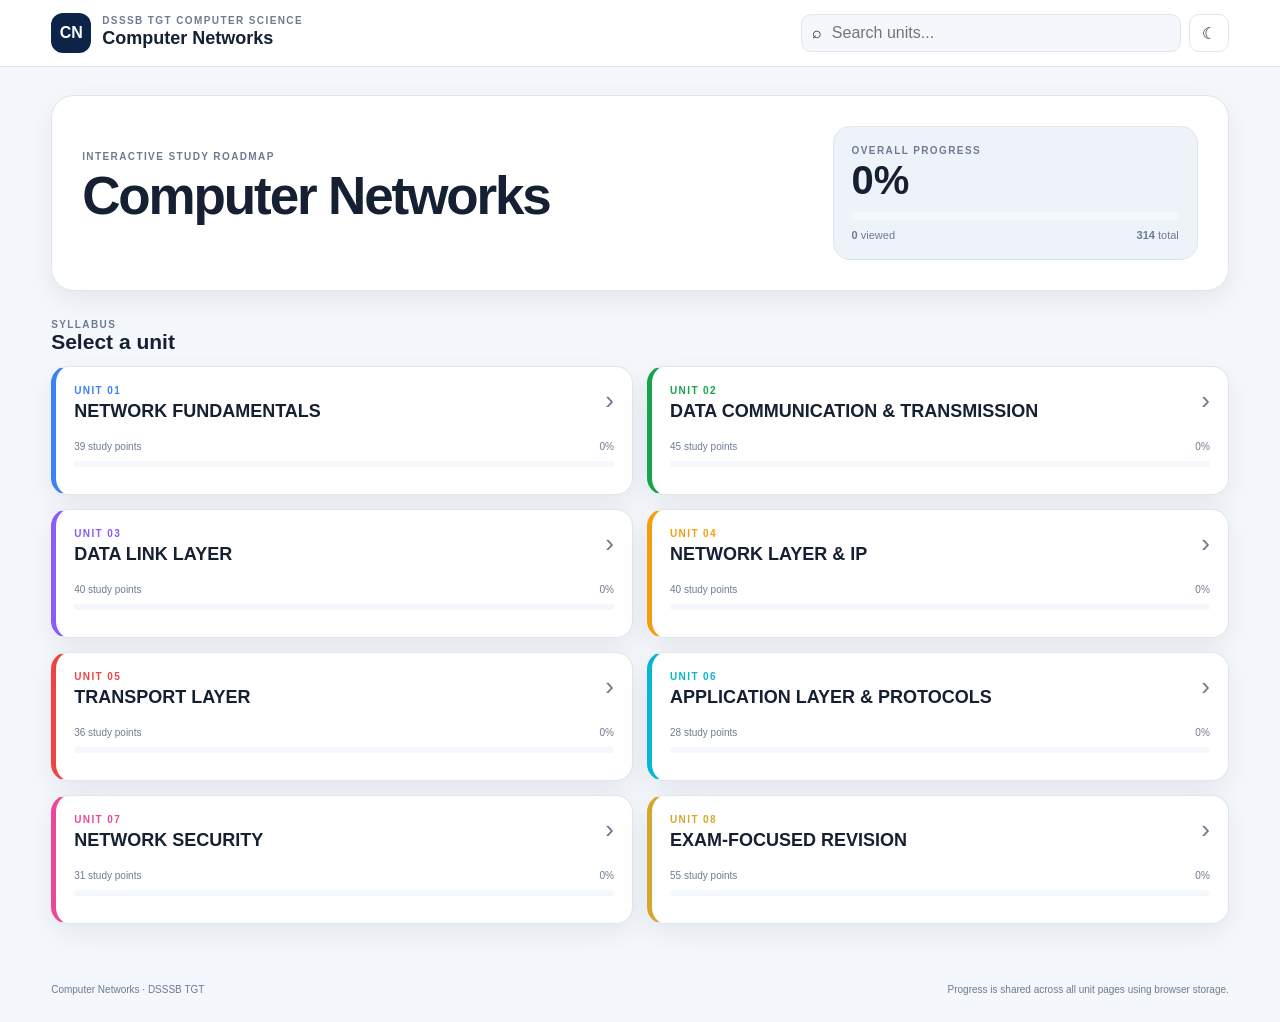
==== index.html @ 91158e70 "Add DSSSB TGT syllabus tracker website" ====
<!DOCTYPE html>
<html lang="en">

<head>
  <meta charset="UTF-8">
  <meta name="viewport" content="width=device-width,initial-scale=1.0">
  <title>Computer Networks — DSSSB TGT</title>
  <link rel="stylesheet" href="css/style.css">
</head>

<body>
  <header class="topbar">
    <div class="brand">
      <div class="mark">CN</div>
      <div>
        <div class="eyebrow">DSSSB TGT COMPUTER SCIENCE</div>
        <h1>Computer Networks</h1>
      </div>
    </div>
    <div class="top-actions"><label class="search">⌕ <input id="searchInput" placeholder="Search units..."></label><button class="icon-btn" id="themeToggle">☾</button></div>
  </header>
  <main class="page">
    <section class="hero hero-grid">
      <div>
        <div class="kicker">INTERACTIVE STUDY ROADMAP</div>
        <h2>Computer Networks</h2>
      </div>
      <div class="progress-box">
        <div class="eyebrow">OVERALL PROGRESS</div>
        <div class="progress-big" id="progressPercent">0%</div>
        <div class="bar"><span id="progressBar"></span></div>
        <div class="progress-meta"><span><b id="progressDone">0</b> viewed</span><span><b id="progressTotal">314</b> total</span></div>
      </div>
    </section>
    <div class="section-head">
      <div>
        <div class="kicker">SYLLABUS</div>
        <h3>Select a unit</h3>
      </div>
    </div>
    <section class="unit-grid"><a class="unit-card" href="unit1.html" style="--accent:#3b82f6">
        <div class="unit-card-top">
          <div>
            <div class="unit-no">UNIT 01</div>
            <h4>NETWORK FUNDAMENTALS</h4>
              
          </div>
          <div class="arrow">›</div>
        </div>
        <div class="unit-progress">
          <div class="unit-progress-row"><span>39 study points</span><span id="u1pct">0%</span></div>
          <div class="bar"><span id="u1bar"></span></div>
        </div>
      </a><a class="unit-card" href="unit2.html" style="--accent:#16a34a">
        <div class="unit-card-top">
          <div>
            <div class="unit-no">UNIT 02</div>
            <h4>DATA COMMUNICATION & TRANSMISSION</h4>
              
          </div>
          <div class="arrow">›</div>
        </div>
        <div class="unit-progress">
          <div class="unit-progress-row"><span>45 study points</span><span id="u2pct">0%</span></div>
          <div class="bar"><span id="u2bar"></span></div>
        </div>
      </a><a class="unit-card" href="unit3.html" style="--accent:#8b5cf6">
        <div class="unit-card-top">
          <div>
            <div class="unit-no">UNIT 03</div>
            <h4>DATA LINK LAYER</h4>
          </div>
          <div class="arrow">›</div>
        </div>
        <div class="unit-progress">
          <div class="unit-progress-row"><span>40 study points</span><span id="u3pct">0%</span></div>
          <div class="bar"><span id="u3bar"></span></div>
        </div>
      </a><a class="unit-card" href="unit4.html" style="--accent:#f59e0b">
        <div class="unit-card-top">
          <div>
            <div class="unit-no">UNIT 04</div>
            <h4>NETWORK LAYER & IP</h4>
          </div>
          <div class="arrow">›</div>
        </div>
        <div class="unit-progress">
          <div class="unit-progress-row"><span>40 study points</span><span id="u4pct">0%</span></div>
          <div class="bar"><span id="u4bar"></span></div>
        </div>
      </a><a class="unit-card" href="unit5.html" style="--accent:#ef4444">
        <div class="unit-card-top">
          <div>
            <div class="unit-no">UNIT 05</div>
            <h4>TRANSPORT LAYER</h4>
          </div>
          <div class="arrow">›</div>
        </div>
        <div class="unit-progress">
          <div class="unit-progress-row"><span>36 study points</span><span id="u5pct">0%</span></div>
          <div class="bar"><span id="u5bar"></span></div>
        </div>
      </a><a class="unit-card" href="unit6.html" style="--accent:#06b6d4">
        <div class="unit-card-top">
          <div>
            <div class="unit-no">UNIT 06</div>
            <h4>APPLICATION LAYER & PROTOCOLS</h4>
          </div>
          <div class="arrow">›</div>
        </div>
        <div class="unit-progress">
          <div class="unit-progress-row"><span>28 study points</span><span id="u6pct">0%</span></div>
          <div class="bar"><span id="u6bar"></span></div>
        </div>
      </a><a class="unit-card" href="unit7.html" style="--accent:#ec4899">
        <div class="unit-card-top">
          <div>
            <div class="unit-no">UNIT 07</div>
            <h4>NETWORK SECURITY</h4>
          </div>
          <div class="arrow">›</div>
        </div>
        <div class="unit-progress">
          <div class="unit-progress-row"><span>31 study points</span><span id="u7pct">0%</span></div>
          <div class="bar"><span id="u7bar"></span></div>
        </div>
      </a><a class="unit-card" href="unit8.html" style="--accent:#d4a72c">
        <div class="unit-card-top">
          <div>
            <div class="unit-no">UNIT 08</div>
            <h4>EXAM-FOCUSED REVISION</h4>
          </div>
          <div class="arrow">›</div>
        </div>
        <div class="unit-progress">
          <div class="unit-progress-row"><span>55 study points</span><span id="u8pct">0%</span></div>
          <div class="bar"><span id="u8bar"></span></div>
        </div>
      </a></section>
  </main>
  <footer class="footer"><span>Computer Networks · DSSSB TGT</span><span>Progress is shared across all unit pages using browser storage.</span></footer>
  <script>
    const KEY = "dsssb_cn_global_progress_v4",
      THEME = "dsssb_cn_theme_v4";

    function load() {
      return JSON.parse(localStorage.getItem(KEY) || "{}")
    }

    function theme(d) {
      document.body.classList.toggle("dark", d);
      document.querySelector("#themeToggle").textContent = d ? "☀" : "☾";
      localStorage.setItem(THEME, d ? "1" : "0")
    }

    function update() {
      const p = load();
      let done = 0;
      const counts = {
        "1": 39,
        "2": 45,
        "3": 40,
        "4": 40,
        "5": 36,
        "6": 28,
        "7": 31,
        "8": 55
      };
      for (let i = 1; i <= 8; i++) {
        let d = Object.keys(p).filter(k => k.startsWith("u" + i + "-")).length;
        done += d;
        let pct = counts[i] ? Math.round(d / counts[i] * 100) : 0;
        document.querySelector("#u" + i + "pct").textContent = pct + "%";
        document.querySelector("#u" + i + "bar").style.width = pct + "%";
      }
      let total = 314;
      let pct = Math.round(done / total * 100);
      document.querySelector("#progressPercent").textContent = pct + "%";
      document.querySelector("#progressBar").style.width = pct + "%";
      document.querySelector("#progressDone").textContent = done;
    }
    document.addEventListener("DOMContentLoaded", () => {
      theme(localStorage.getItem(THEME) === "1");
      document.querySelector("#themeToggle").onclick = () => theme(!document.body.classList.contains("dark"));
      update()
    });
  </script>
</body>

</html>
---- css/style.css ----
* {
  box-sizing: border-box;
}
:root {
  --bg: #f4f7fb;
  --card: #fff;
  --ink: #152033;
  --muted: #6d7b90;
  --line: #dfe6ee;
  --nav: #0e2348;
  --soft: #eef3f9;
  --shadow: 0 10px 30px rgba(20, 32, 50, 0.07);
}
body.dark {
  --bg: #0a1220;
  --card: #121d2c;
  --ink: #eff5fc;
  --muted: #9ba9bd;
  --line: #28374c;
  --nav: #07162f;
  --soft: #172336;
  --shadow: 0 16px 38px rgba(0, 0, 0, 0.25);
}
html {
  scroll-behavior: smooth;
}
body {
  margin: 0;
  background: var(--bg);
  color: var(--ink);
  font-family:
    Inter,
    Segoe UI,
    Arial,
    sans-serif;
}
a {
  text-decoration: none;
  color: inherit;
}
button,
input {
  font: inherit;
}
.topbar {
  position: sticky;
  top: 0;
  z-index: 50;
  display: flex;
  align-items: center;
  justify-content: space-between;
  gap: 16px;
  padding: 13px 4vw;
  background: color-mix(in srgb, var(--card) 94%, transparent);
  backdrop-filter: blur(14px);
  border-bottom: 1px solid var(--line);
}
.brand {
  display: flex;
  align-items: center;
  gap: 11px;
}
.mark {
  width: 40px;
  height: 40px;
  border-radius: 12px;
  background: var(--nav);
  color: #fff;
  display: grid;
  place-items: center;
  font-weight: 900;
}
.eyebrow,
.kicker,
.unit-label {
  font-size: 10px;
  font-weight: 900;
  letter-spacing: 0.14em;
  color: var(--muted);
}
.brand h1 {
  margin: 2px 0;
  font-size: 18px;
}
.top-actions {
  display: flex;
  align-items: center;
  gap: 8px;
}
.search {
  display: flex;
  align-items: center;
  gap: 8px;
  width: min(380px, 42vw);
  border: 1px solid var(--line);
  background: var(--bg);
  border-radius: 10px;
  padding: 8px 10px;
}
.search input {
  width: 100%;
  border: 0;
  outline: 0;
  background: transparent;
  color: var(--ink);
}
.icon-btn,
.back-btn {
  height: 38px;
  border: 1px solid var(--line);
  background: var(--card);
  color: var(--ink);
  padding: 0 12px;
  border-radius: 10px;
  cursor: pointer;
}
.page {
  max-width: 1320px;
  margin: auto;
  padding: 28px 4vw 60px;
}
.hero,
.unit-hero {
  background: var(--card);
  border: 1px solid var(--line);
  border-radius: 23px;
  box-shadow: var(--shadow);
  padding: 30px;
}
.hero-grid {
  display: grid;
  grid-template-columns: 1.6fr 0.8fr;
  gap: 20px;
  align-items: center;
}
.hero h2,
.unit-hero h2 {
  font-size: clamp(30px, 4.6vw, 53px);
  line-height: 1.02;
  letter-spacing: -0.04em;
  margin: 7px 0 12px;
}
.hero p,
.unit-hero p {
  max-width: 780px;
  color: var(--muted);
  margin: 0;
  line-height: 1.6;
}
.actions {
  display: flex;
  gap: 8px;
  margin-top: 20px;
}
.btn {
  border-radius: 10px;
  padding: 10px 13px;
  font-weight: 850;
  cursor: pointer;
}
.primary {
  border: 0;
  background: var(--nav);
  color: #fff;
}
.secondary {
  border: 1px solid var(--line);
  background: var(--soft);
  color: var(--ink);
}
.progress-box {
  background: var(--soft);
  border: 1px solid var(--line);
  border-radius: 17px;
  padding: 18px;
}
.progress-big {
  font-size: 40px;
  font-weight: 900;
  margin-top: 2px;
}
.bar {
  height: 8px;
  background: var(--bg);
  border-radius: 99px;
  overflow: hidden;
  margin: 9px 0;
}
.bar span {
  display: block;
  width: 0;
  height: 100%;
  background: linear-gradient(90deg, #3b82f6, #16a34a);
  transition: width 0.3s;
}
.progress-meta {
  display: flex;
  justify-content: space-between;
  color: var(--muted);
  font-size: 11px;
}
.section-head {
  display: flex;
  align-items: end;
  justify-content: space-between;
  margin: 28px 0 12px;
}
.section-head h3 {
  margin: 0;
  font-size: 21px;
}
.section-head span {
  font-size: 11px;
  color: var(--muted);
}
.unit-grid {
  display: grid;
  grid-template-columns: repeat(2, 1fr);
  gap: 14px;
}
.unit-card {
  display: block;
  background: var(--card);
  border: 1px solid var(--line);
  border-left: 5px solid var(--accent);
  border-radius: 17px;
  box-shadow: var(--shadow);
  padding: 18px;
  transition: 0.16s;
}
.unit-card:hover {
  transform: translateY(-2px);
  box-shadow: 0 16px 38px rgba(20, 32, 50, 0.1);
}
.unit-card-top {
  display: flex;
  justify-content: space-between;
  gap: 16px;
}
.unit-no {
  font-size: 10px;
  font-weight: 900;
  letter-spacing: 0.14em;
  color: var(--accent);
}
.unit-card h4 {
  margin: 5px 0;
  font-size: 18px;
}
.unit-card p {
  margin: 0;
  color: var(--muted);
  font-size: 12px;
  line-height: 1.5;
}
.arrow {
  font-size: 26px;
  color: var(--muted);
}
.unit-progress {
  margin-top: 14px;
}
.unit-progress-row {
  display: flex;
  justify-content: space-between;
  font-size: 10px;
  color: var(--muted);
}
.unit-progress .bar {
  height: 6px;
}
.unit-hero {
  margin-bottom: 15px;
  border-top: 5px solid var(--accent);
}
.unit-header-row {
  display: grid;
  grid-template-columns: 1.7fr 0.7fr;
  gap: 20px;
}
.unit-hero .stats {
  display: flex;
  gap: 7px;
  flex-wrap: wrap;
  margin-top: 15px;
}
.pill {
  font-size: 10px;
  padding: 6px 9px;
  border-radius: 999px;
  background: var(--soft);
  border: 1px solid var(--line);
  color: var(--muted);
  font-weight: 800;
}
.unit-tools {
  display: flex;
  gap: 8px;
  margin-bottom: 12px;
}
.topic-list {
  display: flex;
  flex-direction: column;
  gap: 9px;
}
.topic {
  background: var(--card);
  border: 1px solid var(--line);
  border-radius: 14px;
  overflow: hidden;
  box-shadow: 0 5px 18px rgba(20, 32, 50, 0.045);
}
.topic.hidden {
  display: none;
}
.topic-head {
  display: flex;
  justify-content: space-between;
  align-items: center;
  gap: 12px;
  padding: 15px 16px;
  cursor: pointer;
}
.topic-title {
  font-size: 14px;
  font-weight: 900;
}
.topic-desc {
  font-size: 11px;
  color: var(--muted);
  margin-top: 3px;
}
.topic-right {
  display: flex;
  align-items: center;
  gap: 7px;
}
.priority {
  font-size: 8px;
  padding: 4px 7px;
  border-radius: 99px;
  font-weight: 900;
  vertical-align: middle;
  margin-left: 5px;
}
.must {
  background: #fee2e2;
  color: #b91c1c;
}
.should {
  background: #ffedd5;
  color: #c2410c;
}
.basic {
  background: #dcfce7;
  color: #166534;
}
.toggle {
  width: 31px;
  height: 31px;
  border: 0;
  border-radius: 9px;
  background: var(--soft);
  color: var(--ink);
  font-size: 19px;
  cursor: pointer;
}
.topic-body {
  display: none;
  padding: 15px 18px;
  border-top: 1px solid var(--line);
  background: color-mix(in srgb, var(--bg) 44%, var(--card));
  margin-left: 38px;
}
.topic.open .topic-body {
  display: block;
}
.topic.open .toggle {
  transform: rotate(45deg);
}
.subtopic {
  margin: 7px 0;
  padding: 11px 13px;
  border: 1px solid var(--line);
  border-left: 3px solid var(--accent);
  border-radius: 10px;
  background: var(--card);
  cursor: pointer;
  transition: 0.14s;
}
.subtopic:hover {
  transform: translateX(3px);
  background: var(--soft);
}
.subtopic.viewed {
  outline: 2px solid color-mix(in srgb, var(--accent) 35%, transparent);
}
.subtopic-title {
  font-size: 12px;
  font-weight: 760;
}
.subtopic-note {
  font-size: 10px;
  color: var(--muted);
  margin-top: 2px;
}
.subtopic.viewed .subtopic-title:after {
  content: " ✓ viewed";
  color: #15803d;
  font-size: 9px;
  font-weight: 900;
}
.tip {
  margin-top: 12px;
  padding: 10px 12px;
  border-radius: 9px;
  background: var(--soft);
  color: var(--muted);
  font-size: 10px;
}
.footer {
  max-width: 1320px;
  margin: auto;
  padding: 0 4vw 27px;
  display: flex;
  justify-content: space-between;
  color: var(--muted);
  font-size: 10px;
}
@media (max-width: 900px) {
  .hero-grid,
  .unit-header-row {
    grid-template-columns: 1fr;
  }
  .unit-grid {
    grid-template-columns: 1fr;
  }
}
@media (max-width: 650px) {
  .topbar {
    flex-direction: column;
    align-items: flex-start;
  }
  .top-actions,
  .search {
    width: 100%;
  }
  .page {
    padding-top: 16px;
  }
  .hero,
  .unit-hero {
    padding: 20px;
  }
  .topic-body {
    margin-left: 0;
  }
  .footer {
    padding-left: 16px;
    padding-right: 16px;
    flex-direction: column;
    gap: 5px;
  }
}
.subtopic-row {
  display: flex;
  align-items: center;
  gap: 10px;
}
.subtopic-check {
  appearance: none;
  width: 19px;
  height: 19px;
  flex: 0 0 19px;
  border: 2px solid #b9c4d2;
  border-radius: 6px;
  display: grid;
  place-items: center;
  cursor: pointer;
  background: transparent;
}
.subtopic-check:checked {
  background: #16a34a;
  border-color: #16a34a;
}
.subtopic-check:checked:after {
  content: "✓";
  color: #fff;
  font-size: 12px;
  font-weight: 900;
}
.subtopic-check:focus-visible {
  outline: 2px solid var(--accent);
  outline-offset: 2px;
}
.subtopic-check:checked + .subtopic-copy .subtopic-title {
  text-decoration: line-through;
  text-decoration-thickness: 1px;
  opacity: 0.68;
}
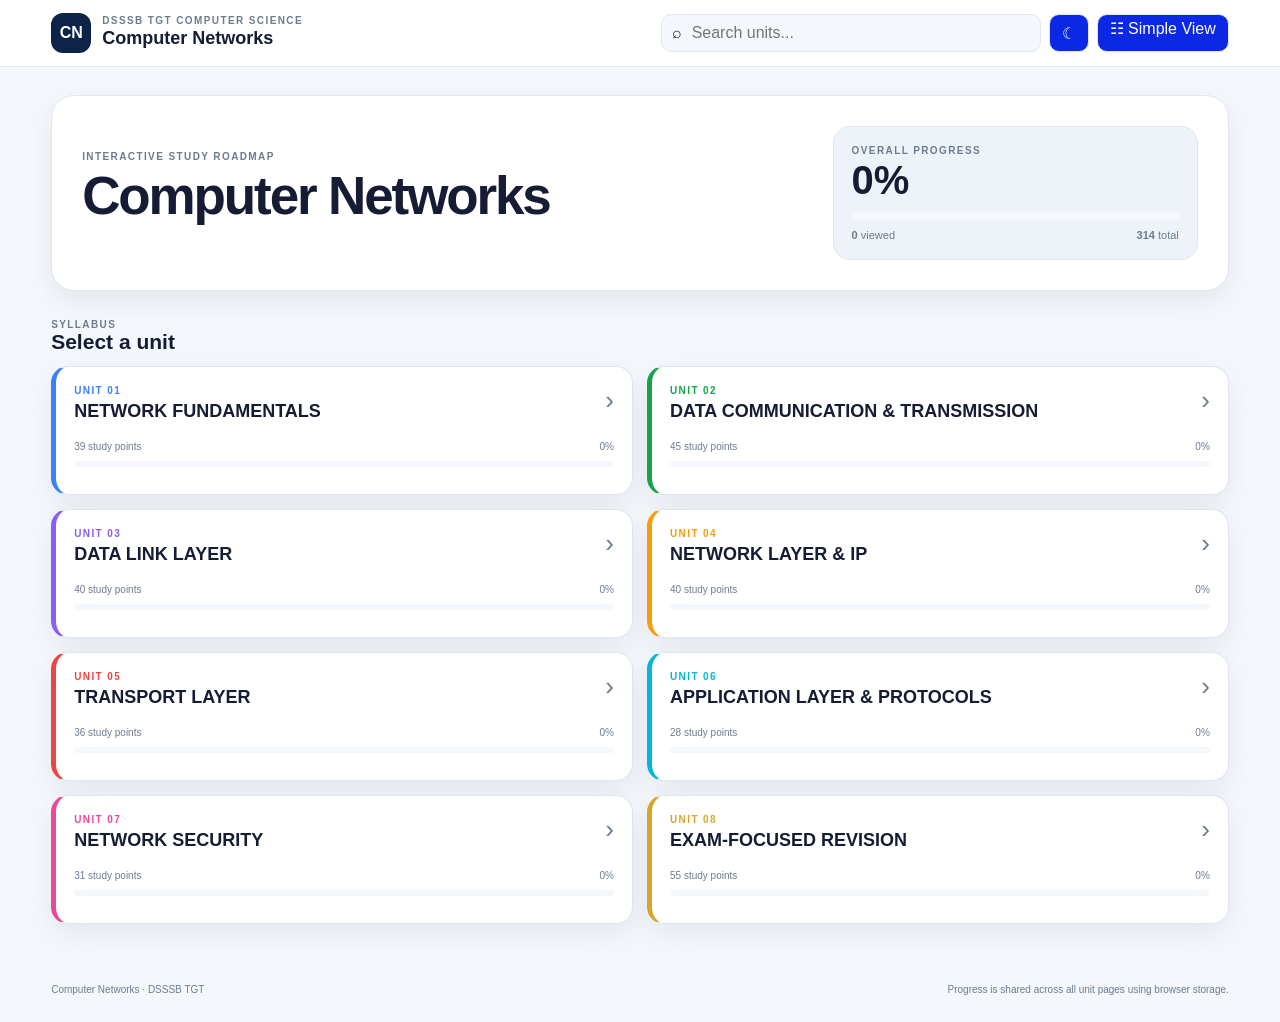
==== commit a94cc7bb: "Add simple view and improve navigation" ====
--- a/index.html
+++ b/index.html
@@ -17,7 +17,10 @@
         <h1>Computer Networks</h1>
       </div>
     </div>
-    <div class="top-actions"><label class="search">⌕ <input id="searchInput" placeholder="Search units..."></label><button class="icon-btn" id="themeToggle">☾</button></div>
+    <div class="top-actions">
+      <label class="search">⌕ <input id="searchInput" placeholder="Search units..."></label>
+      <button class="icon-btn" id="themeToggle">☾</button>  
+      <a href="simple.html" class="back-btn"> ☷ Simple View </a></div>
   </header>
   <main class="page">
     <section class="hero hero-grid">
--- a/css/style.css
+++ b/css/style.css
@@ -4,7 +4,7 @@
 :root {
   --bg: #f4f7fb;
   --card: #fff;
-  --ink: #152033;
+  --ink: #151c33;
   --muted: #6d7b90;
   --line: #dfe6ee;
   --nav: #0e2348;
@@ -106,11 +106,11 @@
 }
 .icon-btn,
 .back-btn {
+  color: #ffffff;
   height: 38px;
   border: 1px solid var(--line);
-  background: var(--card);
-  color: var(--ink);
-  padding: 0 12px;
+  background: rgb(11, 40, 229);
+  padding: 4px 12px;
   border-radius: 10px;
   cursor: pointer;
 }
